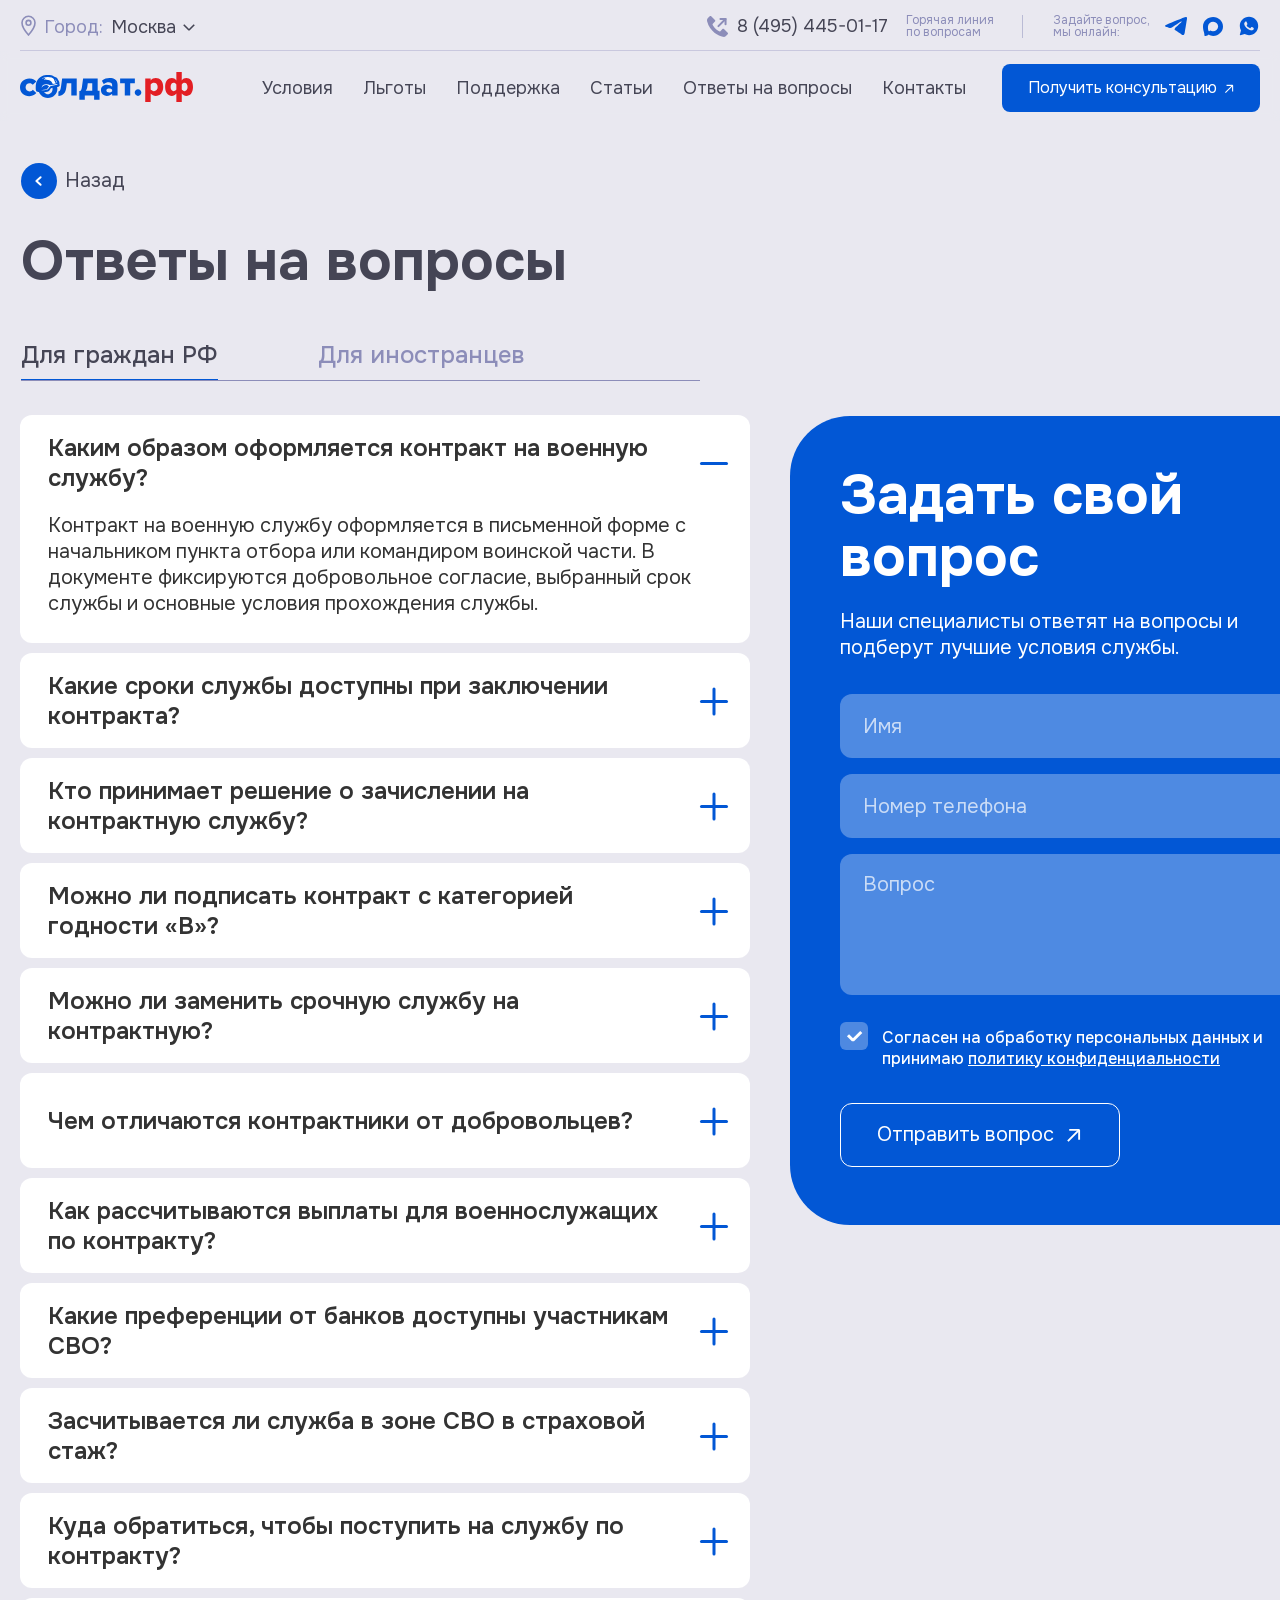
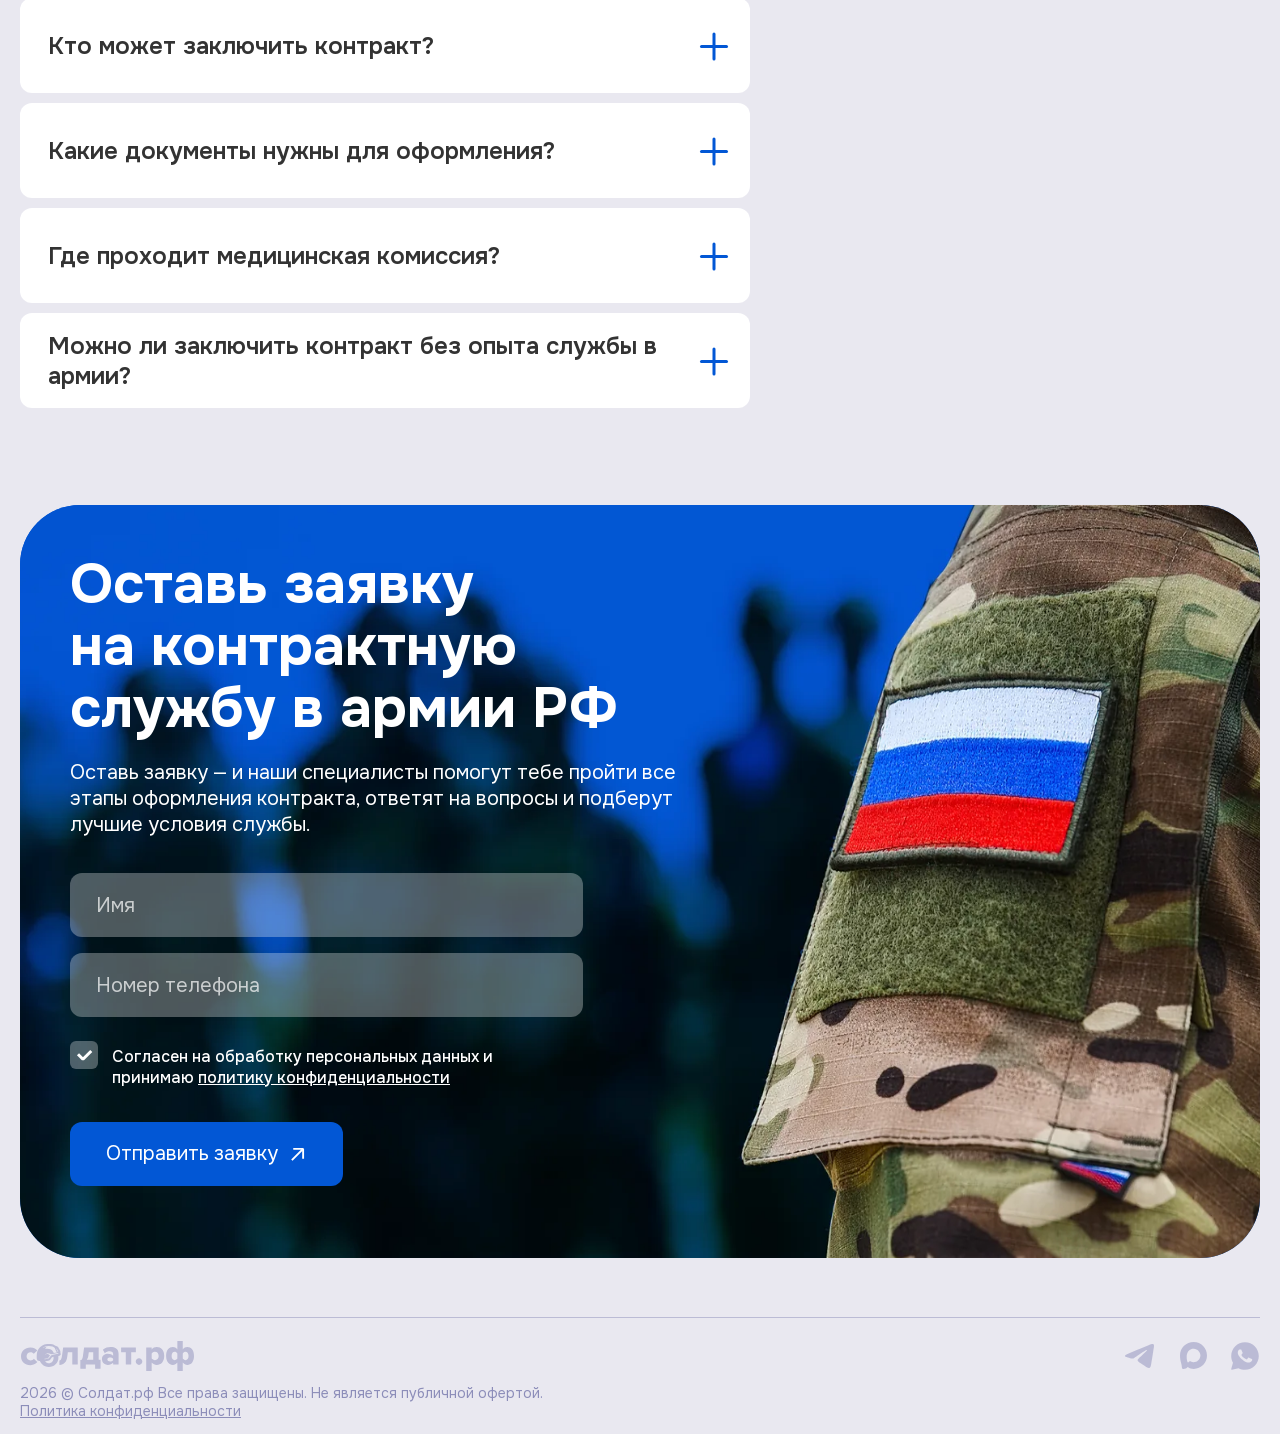
==== templates/soldat/otvety.html @ 2ddd6db7 "Update styles and bump version to 1.2.2" ====
<!DOCTYPE html>
<html lang="ru">

<head>
	<meta charset="utf-8">
	<meta name="viewport" content="width=device-width,initial-scale=1">
	<title>Ответы на вопросы — солдат.рф</title>
	<link rel="stylesheet" href="css/style.css?ver=1.2.2">
	<link rel="stylesheet" href="css/sections.css?ver=1.2.2">
	<link rel="stylesheet" href="css/engine.css?ver=1.2.2">
</head>

<body class="is-inner">
	<header class="header">
		<!-- верхняя строка: город, телефон, мессенджеры (макет y 0…50) -->
		<div class="header__top">
			<div class="container ">
				<div class="header__top-inner">
					<div class="city">
						<button class="header__city" type="button" aria-label="Выбрать город" aria-haspopup="listbox"
							aria-expanded="false">
							<svg class="header__city-pin" viewBox="0 0 15 21" fill="none" aria-hidden="true">
								<path d="M7.5 20s6.5-7.2 6.5-12.2A6.5 6.5 0 0 0 1 7.8C1 12.8 7.5 20 7.5 20Z"
									stroke="currentColor" stroke-width="1.6" />
								<circle cx="7.5" cy="7.8" r="2.4" stroke="currentColor" stroke-width="1.6" />
							</svg>
							<span class="header__city-label">Город:</span>
							<span class="header__city-value">Москва</span>
							<svg class="header__city-caret" viewBox="0 0 18 18" fill="none" aria-hidden="true">
								<path d="M7.71 3.75 12.96 9l-5.25 5.25" stroke="currentColor" stroke-width="1.6"
									stroke-linejoin="bevel" />
							</svg>
						</button>
					</div>

					<div class="header__contacts">
						<a class="header__phone" href="tel:+74954450117">
							<img class="header__phone-icon"
								src="[data-uri]"
								data-lazy-src="./images/icon-phone-out.svg" alt="" width="21" height="21"
								decoding="async" loading="lazy">
							<span>8 (495) 445-01-17</span>
						</a>
						<p class="header__hint">Горячая линия <br>по вопросам</p>
						<span class="header__divider" aria-hidden="true"></span>
						<p class="header__hint">Задайте вопрос, <br>мы онлайн:</p>
						<ul class="header__messengers">
							<li><a href="https://t.me/" aria-label="Telegram"><img
										src="[data-uri]"
										data-lazy-src="./images/c316a0f5f6f66f80438b3f3d045975ec59203071.svg" alt=""
										width="22" height="18" decoding="async" loading="lazy"></a></li>
							<li><a href="https://max.ru/" aria-label="MAX"><img
										src="[data-uri]"
										data-lazy-src="./images/bb4bc44beae62cee7f05affb58ad7de114456bb1.svg" alt=""
										width="20" height="19" decoding="async" loading="lazy"></a></li>
							<li><a href="https://wa.me/74954450117" aria-label="WhatsApp"><img
										src="[data-uri]"
										data-lazy-src="./images/9188d41760be46f8c69424d90dbc6fed9bbf5bc5.svg" alt=""
										width="20" height="20" decoding="async" loading="lazy"></a></li>
						</ul>
					</div>
				</div>
			</div>
		</div>

		<!-- панель навигации (макет y 51…121, полупрозрачная с размытием) -->
		<div class="header__bar">
			<div class="container header__bar-inner">
				<a class="header__logo" href="./" aria-label="солдат.рф — на главную">
					<img src="[data-uri]"
						data-lazy-src="./images/701d6379446ea0530b8df274333ef4977ff983af.svg" alt="солдат.рф"
						width="173" height="30" decoding="async" loading="lazy">
				</a>

				<nav class="header__nav" id="site-nav" aria-label="Основная навигация">
					<!-- город и кнопка показываются только в мобильном меню -->
					<div class="city city--nav">
						<button class="header__nav-city" type="button" aria-label="Выбрать город"
							aria-haspopup="listbox" aria-expanded="false">
							<svg class="header__city-pin" viewBox="0 0 15 21" fill="none" aria-hidden="true">
								<path d="M7.5 20s6.5-7.2 6.5-12.2A6.5 6.5 0 0 0 1 7.8C1 12.8 7.5 20 7.5 20Z"
									stroke="currentColor" stroke-width="1.6" />
								<circle cx="7.5" cy="7.8" r="2.4" stroke="currentColor" stroke-width="1.6" />
							</svg>
							<span class="header__city-label">Город:</span>
							<span class="header__city-value">Москва</span>
							<svg class="header__city-caret" viewBox="0 0 18 18" fill="none" aria-hidden="true">
								<path d="M7.71 3.75 12.96 9l-5.25 5.25" stroke="currentColor" stroke-width="1.6"
									stroke-linejoin="bevel" />
							</svg>
						</button>
					</div>

					<a class="btn btn--sm header__nav-cta" href="#contact">
						Получить консультацию
						<span class="btn__arrow">
							<svg class="icon-arrow-ne" viewBox="0 0 12 12" fill="none" aria-hidden="true">
								<path d="M1.65 10.35 10.35 1.65" stroke="currentColor" stroke-width="1.3"
									stroke-linejoin="round" />
								<path d="M3.05 1.65h7.3v7.3" stroke="currentColor" stroke-width="1.3"
									stroke-linejoin="bevel" />
							</svg>
						</span>
					</a>

					<ul class="header__menu">
						<li><a href="./#terms">Условия</a></li>
						<li><a href="./#benefits">Льготы</a></li>
						<li><a href="./#support">Поддержка</a></li>
						<li><a href="./stati.html">Статьи</a></li>
						<li><a href="./otvety.html">Ответы на вопросы</a></li>
						<li><a href="./#contact">Контакты</a></li>
					</ul>
				</nav>

				<a class="btn btn--sm header__cta" href="#contact">
					Получить консультацию
					<span class="btn__arrow">
						<svg class="icon-arrow-ne" viewBox="0 0 12 12" fill="none" aria-hidden="true">
							<path d="M1.65 10.35 10.35 1.65" stroke="currentColor" stroke-width="1.3"
								stroke-linejoin="round" />
							<path d="M3.05 1.65h7.3v7.3" stroke="currentColor" stroke-width="1.3"
								stroke-linejoin="bevel" />
						</svg>
					</span>
				</a>

				<button class="header__burger" type="button" aria-controls="site-nav" aria-expanded="false"
					aria-label="Меню">
					<span class="header__burger-lines" aria-hidden="true"><span></span><span></span><span></span></span>
				</button>
			</div>
		</div>
	</header>

	<section class="faq" aria-labelledby="faq-title">
		<div class="container">
			<a class="back back--solid" href="./">
				<span class="back__icon" aria-hidden="true">
					<svg viewBox="0 0 12 12" fill="none" aria-hidden="true">
						<path d="M7.6 2.2 3.4 6l4.2 3.8" stroke="#fff" stroke-width="2" stroke-linecap="round"
							stroke-linejoin="round" />
					</svg>
				</span>
				Назад
			</a>

			<h1 class="faq__title" id="faq-title">Ответы на вопросы</h1>

			<div class="faq__tabs">
				<button class="list__tab" type="button" aria-current="true" aria-controls="faq-list-ru">Для граждан
					РФ</button>
				<button class="list__tab" type="button" aria-controls="faq-list-foreign">Для иностранцев</button>
			</div>

			<div class="faq__layout">
				<!-- Ответы на вопросы 2–14 — демо-текст для вёрстки: в макете раскрыт только первый. -->
				<ul class="faq__list" id="faq-list-ru">
					<li class="faq__item is-open">
						<h3 class="faq__q">
							<button class="faq__btn" type="button" aria-controls="faq-a-0" aria-expanded="true">
								<span>Каким образом оформляется контракт на военную службу?</span>
								<span class="faq__sign" aria-hidden="true"></span>
							</button>
						</h3>
						<div class="faq__a" id="faq-a-0">
							<p>Контракт на военную службу оформляется в письменной форме с начальником пункта отбора или
								командиром воинской части. В документе фиксируются добровольное согласие, выбранный срок
								службы и основные условия прохождения службы.</p>
						</div>
					</li>
					<li class="faq__item">
						<h3 class="faq__q">
							<button class="faq__btn" type="button" aria-controls="faq-a-1" aria-expanded="false">
								<span>Какие сроки службы доступны при заключении контракта?</span>
								<span class="faq__sign" aria-hidden="true"></span>
							</button>
						</h3>
						<div class="faq__a" id="faq-a-1" hidden>
							<p>Контракт можно заключить на 1, 3 или 5 лет. Срок выбирается кандидатом при оформлении и
								фиксируется в документе.</p>
						</div>
					</li>
					<li class="faq__item">
						<h3 class="faq__q">
							<button class="faq__btn" type="button" aria-controls="faq-a-2" aria-expanded="false">
								<span>Кто принимает решение о зачислении на контрактную службу?</span>
								<span class="faq__sign" aria-hidden="true"></span>
							</button>
						</h3>
						<div class="faq__a" id="faq-a-2" hidden>
							<p>Решение принимает командование воинской части на основании заключения военно-врачебной
								комиссии и результатов профессионального отбора.</p>
						</div>
					</li>
					<li class="faq__item">
						<h3 class="faq__q">
							<button class="faq__btn" type="button" aria-controls="faq-a-3" aria-expanded="false">
								<span>Можно ли подписать контракт с категорией годности «В»?</span>
								<span class="faq__sign" aria-hidden="true"></span>
							</button>
						</h3>
						<div class="faq__a" id="faq-a-3" hidden>
							<p>Категория «В» рассматривается индивидуально: итог зависит от заключения военно-врачебной
								комиссии и выбранной воинской должности.</p>
						</div>
					</li>
					<li class="faq__item">
						<h3 class="faq__q">
							<button class="faq__btn" type="button" aria-controls="faq-a-4" aria-expanded="false">
								<span>Можно ли заменить срочную службу на контрактную?</span>
								<span class="faq__sign" aria-hidden="true"></span>
							</button>
						</h3>
						<div class="faq__a" id="faq-a-4" hidden>
							<p>Да, после определённого срока срочной службы военнослужащий может подать рапорт и перейти
								на службу по контракту.</p>
						</div>
					</li>
					<li class="faq__item">
						<h3 class="faq__q">
							<button class="faq__btn" type="button" aria-controls="faq-a-5" aria-expanded="false">
								<span>Чем отличаются контрактники от добровольцев?</span>
								<span class="faq__sign" aria-hidden="true"></span>
							</button>
						</h3>
						<div class="faq__a" id="faq-a-5" hidden>
							<p>Контрактник проходит службу на постоянной основе по контракту с Минобороны, доброволец
								привлекается на ограниченный срок в составе добровольческого формирования.</p>
						</div>
					</li>
					<li class="faq__item">
						<h3 class="faq__q">
							<button class="faq__btn" type="button" aria-controls="faq-a-6" aria-expanded="false">
								<span>Как рассчитываются выплаты для военнослужащих по контракту?</span>
								<span class="faq__sign" aria-hidden="true"></span>
							</button>
						</h3>
						<div class="faq__a" id="faq-a-6" hidden>
							<p>Итоговая сумма складывается из оклада по должности и званию, надбавок за выслугу и
								квалификацию, региональных и боевых выплат.</p>
						</div>
					</li>
					<li class="faq__item">
						<h3 class="faq__q">
							<button class="faq__btn" type="button" aria-controls="faq-a-7" aria-expanded="false">
								<span>Какие преференции от банков доступны участникам СВО?</span>
								<span class="faq__sign" aria-hidden="true"></span>
							</button>
						</h3>
						<div class="faq__a" id="faq-a-7" hidden>
							<p>Банки предлагают кредитные каникулы, льготные ставки по ипотеке, списание части
								задолженности и бесплатное обслуживание карт.</p>
						</div>
					</li>
					<li class="faq__item">
						<h3 class="faq__q">
							<button class="faq__btn" type="button" aria-controls="faq-a-8" aria-expanded="false">
								<span>Засчитывается ли служба в зоне СВО в страховой стаж?</span>
								<span class="faq__sign" aria-hidden="true"></span>
							</button>
						</h3>
						<div class="faq__a" id="faq-a-8" hidden>
							<p>Да, период службы засчитывается в страховой стаж, а участие в боевых действиях
								учитывается в льготном исчислении.</p>
						</div>
					</li>
					<li class="faq__item">
						<h3 class="faq__q">
							<button class="faq__btn" type="button" aria-controls="faq-a-9" aria-expanded="false">
								<span>Куда обратиться, чтобы поступить на службу по контракту?</span>
								<span class="faq__sign" aria-hidden="true"></span>
							</button>
						</h3>
						<div class="faq__a" id="faq-a-9" hidden>
							<p>В пункт отбора на военную службу по контракту в вашем регионе либо через заявку на сайте
								— специалист подскажет ближайший пункт.</p>
						</div>
					</li>
					<li class="faq__item">
						<h3 class="faq__q">
							<button class="faq__btn" type="button" aria-controls="faq-a-10" aria-expanded="false">
								<span>Кто может заключить контракт?</span>
								<span class="faq__sign" aria-hidden="true"></span>
							</button>
						</h3>
						<div class="faq__a" id="faq-a-10" hidden>
							<p>Мужчины от 18 до 65 лет без серьёзных судимостей и инвалидности, граждане РФ и
								иностранные граждане, с опытом службы и без него.</p>
						</div>
					</li>
					<li class="faq__item">
						<h3 class="faq__q">
							<button class="faq__btn" type="button" aria-controls="faq-a-11" aria-expanded="false">
								<span>Какие документы нужны для оформления?</span>
								<span class="faq__sign" aria-hidden="true"></span>
							</button>
						</h3>
						<div class="faq__a" id="faq-a-11" hidden>
							<p>Паспорт, военный билет или приписное свидетельство, документы об образовании, ИНН, СНИЛС
								и свидетельства о семейном положении.</p>
						</div>
					</li>
					<li class="faq__item">
						<h3 class="faq__q">
							<button class="faq__btn" type="button" aria-controls="faq-a-12" aria-expanded="false">
								<span>Где проходит медицинская комиссия?</span>
								<span class="faq__sign" aria-hidden="true"></span>
							</button>
						</h3>
						<div class="faq__a" id="faq-a-12" hidden>
							<p>Военно-врачебная комиссия проходит на пункте отбора или в военном госпитале по месту
								оформления контракта.</p>
						</div>
					</li>
					<li class="faq__item">
						<h3 class="faq__q">
							<button class="faq__btn" type="button" aria-controls="faq-a-13" aria-expanded="false">
								<span>Можно ли заключить контракт без опыта службы в армии?</span>
								<span class="faq__sign" aria-hidden="true"></span>
							</button>
						</h3>
						<div class="faq__a" id="faq-a-13" hidden>
							<p>Да. Кандидаты без опыта проходят профессиональную подготовку продолжительностью от 2
								недель до 3 месяцев перед началом службы.</p>
						</div>
					</li>
				</ul>

				<!-- Вкладка «Для иностранцев»: тексты демонстрационные, требуют согласования с клиентом. -->
				<ul class="faq__list" id="faq-list-foreign" hidden>
					<li class="faq__item is-open">
						<h3 class="faq__q">
							<button class="faq__btn" type="button" aria-controls="faq-f-0" aria-expanded="true">
								<span>Могут ли иностранные граждане служить по контракту в армии РФ?</span>
								<span class="faq__sign" aria-hidden="true"></span>
							</button>
						</h3>
						<div class="faq__a" id="faq-f-0">
							<p>Да. Иностранные граждане, законно находящиеся на территории России, вправе заключить
								контракт о прохождении военной службы. Условия и порядок отбора уточняются в пункте
								отбора по месту обращения.</p>
						</div>
					</li>
					<li class="faq__item">
						<h3 class="faq__q">
							<button class="faq__btn" type="button" aria-controls="faq-f-1" aria-expanded="false">
								<span>Какие документы нужны иностранному гражданину?</span>
								<span class="faq__sign" aria-hidden="true"></span>
							</button>
						</h3>
						<div class="faq__a" id="faq-f-1" hidden>
							<p>Паспорт иностранного гражданина с нотариально заверенным переводом, документ,
								подтверждающий законное нахождение в России, миграционная карта, сведения об образовании
								и медицинские документы. Точный список подтвердят в пункте отбора.</p>
						</div>
					</li>
					<li class="faq__item">
						<h3 class="faq__q">
							<button class="faq__btn" type="button" aria-controls="faq-f-2" aria-expanded="false">
								<span>Нужно ли владеть русским языком?</span>
								<span class="faq__sign" aria-hidden="true"></span>
							</button>
						</h3>
						<div class="faq__a" id="faq-f-2" hidden>
							<p>Да. Требуется владение русским языком на уровне, достаточном для понимания приказов,
								документов и общения в подразделении.</p>
						</div>
					</li>
					<li class="faq__item">
						<h3 class="faq__q">
							<button class="faq__btn" type="button" aria-controls="faq-f-3" aria-expanded="false">
								<span>Нужен ли вид на жительство или РВП?</span>
								<span class="faq__sign" aria-hidden="true"></span>
							</button>
						</h3>
						<div class="faq__a" id="faq-f-3" hidden>
							<p>Достаточно законного нахождения на территории России. Вид на жительство не является
								обязательным условием, но упрощает оформление документов.</p>
						</div>
					</li>
					<li class="faq__item">
						<h3 class="faq__q">
							<button class="faq__btn" type="button" aria-controls="faq-f-4" aria-expanded="false">
								<span>Можно ли получить гражданство РФ после службы по контракту?</span>
								<span class="faq__sign" aria-hidden="true"></span>
							</button>
						</h3>
						<div class="faq__a" id="faq-f-4" hidden>
							<p>Для иностранных граждан, проходящих военную службу по контракту, предусмотрен упрощённый
								порядок приёма в гражданство Российской Федерации. Условия уточняются при оформлении.
							</p>
						</div>
					</li>
					<li class="faq__item">
						<h3 class="faq__q">
							<button class="faq__btn" type="button" aria-controls="faq-f-5" aria-expanded="false">
								<span>На какой срок заключается контракт с иностранным гражданином?</span>
								<span class="faq__sign" aria-hidden="true"></span>
							</button>
						</h3>
						<div class="faq__a" id="faq-f-5" hidden>
							<p>Первый контракт заключается на срок от одного года. Дальнейшие сроки обсуждаются при
								продлении контракта.</p>
						</div>
					</li>
					<li class="faq__item">
						<h3 class="faq__q">
							<button class="faq__btn" type="button" aria-controls="faq-f-6" aria-expanded="false">
								<span>Отличаются ли выплаты от выплат граждан РФ?</span>
								<span class="faq__sign" aria-hidden="true"></span>
							</button>
						</h3>
						<div class="faq__a" id="faq-f-6" hidden>
							<p>Денежное довольствие, единовременные и боевые выплаты начисляются на общих основаниях —
								так же, как военнослужащим-гражданам России.</p>
						</div>
					</li>
					<li class="faq__item">
						<h3 class="faq__q">
							<button class="faq__btn" type="button" aria-controls="faq-f-7" aria-expanded="false">
								<span>Куда обращаться иностранному гражданину?</span>
								<span class="faq__sign" aria-hidden="true"></span>
							</button>
						</h3>
						<div class="faq__a" id="faq-f-7" hidden>
							<p>В любой пункт отбора на военную службу по контракту. Оставьте заявку на сайте —
								специалист подберёт ближайший пункт и подскажет, какие документы взять с собой.</p>
						</div>
					</li>
				</ul>

				<aside class="ask">
					<h2 class="ask__title">Задать свой вопрос</h2>
					<p class="ask__lead">Наши специалисты ответят на вопросы и подберут лучшие условия службы.</p>

					<!-- TODO: указать обработчик формы (action) -->
					<form class="ask__form" action="" method="post">
						<label class="visually-hidden" for="ask-name">Имя</label>
						<input class="ask__input" id="ask-name" name="name" type="text" placeholder="Имя" required>

						<label class="visually-hidden" for="ask-phone">Номер телефона</label>
						<input class="ask__input" id="ask-phone" name="phone" type="tel" placeholder="Номер телефона"
							required>

						<label class="visually-hidden" for="ask-text">Вопрос</label>
						<textarea class="ask__input ask__input--area" id="ask-text" name="question"
							placeholder="Вопрос"></textarea>

						<label class="ask__consent">
							<input class="contact__check" type="checkbox" name="agree" checked required>
							<span class="contact__check-box" aria-hidden="true"></span>
							<span class="contact__consent-text">Согласен на обработку персональных данных и <br>принимаю
								<a href="https://xn--80ahulok.xn--p1ai/policy.html" target="_blank"
									rel="noopener">политику конфиденциальности</a></span>
						</label>

						<button class="btn btn--lg ask__submit" type="submit">
							Отправить вопрос
							<span class="btn__arrow">
								<svg class="icon-arrow-ne" viewBox="0 0 16 16" fill="none" aria-hidden="true">
									<path d="M2 14 14 2" stroke="currentColor" stroke-width="2"
										stroke-linejoin="round" />
									<path d="M3.46 2H14v10.54" stroke="currentColor" stroke-width="2"
										stroke-linejoin="bevel" />
								</svg>
							</span>
						</button>
					</form>
				</aside>
			</div>
		</div>
	</section>

	<section class="contact" id="contact" aria-labelledby="contact-title">
		<div class="container">
			<div class="contact__panel">
				<img class="contact__photo"
					src="[data-uri]"
					data-lazy-src="./images/7adf34a019bd1bb1af7dd8da1f9e260bf182c79d.webp" alt="" width="1800"
					height="823" decoding="async" loading="lazy">

				<div class="contact__body">
					<h2 class="contact__title" id="contact-title">Оставь заявку <br>на контрактную <br>службу в армии РФ
					</h2>
					<p class="contact__lead">Оставь заявку — и наши специалисты помогут тебе пройти все этапы оформления
						контракта, ответят на вопросы и подберут лучшие условия службы.</p>
				</div>

				<!-- TODO: указать обработчик формы (action) -->
				<form class="contact__form" action="" method="post">
					<label class="visually-hidden" for="contact-name">Имя</label>
					<input class="contact__input" id="contact-name" name="name" type="text" placeholder="Имя" required>

					<label class="visually-hidden" for="contact-phone">Номер телефона</label>
					<input class="contact__input" id="contact-phone" name="phone" type="tel"
						placeholder="Номер телефона" required>

					<label class="contact__consent">
						<input class="contact__check" type="checkbox" name="agree" checked required>
						<span class="contact__check-box" aria-hidden="true"></span>
						<span class="contact__consent-text">Согласен на обработку персональных данных и <br>принимаю <a
								href="https://xn--80ahulok.xn--p1ai/policy.html" target="_blank" rel="noopener">политику
								конфиденциальности</a></span>
					</label>

					<button class="btn btn--lg contact__submit" type="submit">
						Отправить заявку
						<span class="btn__arrow">
							<svg class="icon-arrow-ne" viewBox="0 0 16 16" fill="none" aria-hidden="true">
								<path d="M2 14 14 2" stroke="currentColor" stroke-width="2" stroke-linejoin="round" />
								<path d="M3.46 2H14v10.54" stroke="currentColor" stroke-width="2"
									stroke-linejoin="bevel" />
							</svg>
						</span>
					</button>
				</form>
			</div>
		</div>
	</section>

	<footer class="footer">
		<div class="container ">
			<div class="footer__inner">
				<a class="footer__logo" href="./" aria-label="солдат.рф — на главную">
					<img src="[data-uri]"
						data-lazy-src="./images/e11e938b761fbff026f2e1fc125893e81aef3faa.svg" alt="солдат.рф"
						width="173" height="30" decoding="async" loading="lazy">
				</a>

				<p class="footer__copy">
					2026 © Солдат.рф Все права защищены. Не является публичной офертой.
					<a href="https://xn--80ahulok.xn--p1ai/policy.html" target="_blank" rel="noopener">Политика
						конфиденциальности</a>
				</p>

				<ul class="footer__messengers">
					<li class="footer__messenger footer__messenger--tg">
						<a href="https://t.me/" aria-label="Telegram"><span class="footer__icon"
								aria-hidden="true"></span></a>
					</li>
					<li class="footer__messenger footer__messenger--max">
						<a href="https://max.ru/" aria-label="MAX"><span class="footer__icon"
								aria-hidden="true"></span></a>
					</li>
					<li class="footer__messenger footer__messenger--wa">
						<a href="https://wa.me/74954450117" aria-label="WhatsApp"><span class="footer__icon"
								aria-hidden="true"></span></a>
					</li>
				</ul>
			</div>

		</div>
	</footer>

	<script src="js/main.js?ver=1.2.2" defer></script>
</body>

</html>
---- templates/soldat/css/style.css ----
@import url('fonts.css');

/* ==========================================================================
   солдат.рф — токены дизайна
   Макет: Figma «солдат.рф», десктоп 1600 (нода 570:5644), мобильный 370 (1057:3333)
   Сетка: кадр 1600, контент 100…1500 → контейнер 1400 + поля по 100
   ========================================================================== */
:root{
	--blue:#0257d5;
	--blue-dark:#0148ae;
	--red:#e31e24;
	--ink:#454555;          /* заголовки */
	--text:#333;            /* основной текст */
	--muted:#8c8db9;        /* подписи в верхней строке */
	--bg:#e9e8f0;           /* фон страницы */
	--white:#fff;

	--font-body:'Onest','Segoe UI',system-ui,-apple-system,'Helvetica Neue',Arial,sans-serif;

	--container:1440px;     /* 1400 контента + 2×20 поля */
	--r-sm:8px;
	--r-md:12px;
	--r-lg:24px;
	--r-xl:40px;
	--r-card:60px;
	--r-pill:999px;
}

/* ==========================================================================
   База
   ========================================================================== */
*,*::before,*::after{box-sizing:border-box}

html{
	-webkit-text-size-adjust:100%;
	scroll-behavior:smooth;
	overflow-x:clip;
}

body{
	margin:0;
	background:var(--bg);
	font-family:var(--font-body);
	font-weight:400;
	font-size:18px;
	line-height:1.4;
	color:var(--text);
	-webkit-font-smoothing:antialiased;
	-moz-osx-font-smoothing:grayscale;
	overflow-x:clip;
}

img,svg,video{display:block;max-width:100%}
img{height:auto}

a{color:inherit;text-decoration:none}

button,input,textarea,select{font:inherit;color:inherit}
button{cursor:pointer}

h1,h2,h3,h4,p,ul,ol,figure,blockquote{margin:0}
ul,ol{padding:0;list-style:none}

:focus-visible{outline:2px solid var(--blue);outline-offset:3px}

.visually-hidden{
	position:absolute;width:1px;height:1px;
	margin:-1px;padding:0;border:0;
	clip:rect(0 0 0 0);clip-path:inset(50%);
	overflow:hidden;white-space:nowrap;
}

/* ==========================================================================
   Контейнер
   ========================================================================== */
/* Контейнер задан точной шириной из макета: 1400 контента + поля по 20.
   Абсолютно позиционированные дети секций отсчитываются от padding-box,
   поэтому поля обязаны быть именно padding'ом (в макете контент на x=100). */
.container{
	width:1440px;
	max-width:100%;
	margin-inline:auto;
	padding-inline:20px;
}

/* ==========================================================================
   Типографика секций
   ========================================================================== */
.section-title{
	margin:0;
	font-weight:700;
	font-size:50px;
	line-height:1.1;
	color:var(--ink);
}

/* ==========================================================================
   Кнопки
   ========================================================================== */
.btn{
	display:inline-flex;
	align-items:center;
	gap:10px;
	border:0;
	border-radius:var(--r-md);
	background:var(--blue);
	color:var(--white);
	font-size:20px;
	line-height:24px;
	text-align:left;
	transition:background-color .2s;
}
.btn:hover,.btn:focus-visible{background:var(--red)}

/* обводочные варианты кнопки из библиотеки макета (644:6901 / 644:6921) */
.btn--outline{background:transparent;box-shadow:inset 0 0 0 1px var(--blue)}
.btn--outline-white{background:transparent;box-shadow:inset 0 0 0 1px var(--white)}
.btn--outline:hover,.btn--outline:focus-visible,
.btn--outline-white:hover,.btn--outline-white:focus-visible{background:var(--red);box-shadow:none}
.btn--lg{padding:20px 36px}
.btn--sm{padding:12px 26px;border-radius:var(--r-sm);font-size:16px}

/* коробка стрелки повторяет макет: в кнопке она смещена вправо и на 1–2px ниже текста */
.btn__arrow{
	flex:0 0 19px;
	display:flex;
	align-items:center;
	justify-content:center;
	width:19px;height:15px;
	margin-block-start:2px;
}
.btn__arrow svg{width:15px;height:15px}
.btn--sm{gap:0}
.btn--sm .btn__arrow{
	flex-basis:17px;width:17px;height:10px;
	justify-content:flex-end;
	margin-block-start:1px;
}
.btn--sm .btn__arrow svg{width:10px;height:10px}

/* стрелка ↗ — общий инлайновый значок */
.icon-arrow-ne{display:block;width:100%;height:100%}
---- templates/soldat/css/sections.css ----
@import url('sections/header.css');
@import url('sections/hero.css');
@import url('sections/benefits.css');
@import url('sections/requirements.css');
@import url('sections/terms.css');
@import url('sections/cta.css');
@import url('sections/payments.css');
@import url('sections/family.css');
@import url('sections/support.css');
@import url('sections/steps.css');
@import url('sections/knowledge.css');
@import url('sections/articles.css');
@import url('sections/contact.css');
@import url('sections/footer.css');
@import url('sections/articles-page.css');
@import url('sections/article.css');
@import url('sections/faq-page.css');
@import url('sections/adaptive.css');
@import url('sections/mobile.css');
---- templates/soldat/css/engine.css ----
/* ==========================================================================
   engine.css — служебные стили DataLife Engine.
   Только то, что рисует движок: хлебные крошки, системные сообщения,
   пагинация, формы, содержимое {full-story} и {info}.
   Классы секций шаблона здесь не переопределяются.
   ========================================================================== */

/* --- Внутренние страницы (static, поиск, профиль и т.п.) --- */
.page--inner{padding-block:60px 100px}
.inner{max-width:920px;margin-inline:auto}
.inner h1,.inner h2{margin-block:1em .4em;font-weight:700;font-size:30px;line-height:1.2;color:var(--ink)}
.inner h3{margin-block:1em .4em;font-weight:600;font-size:24px;color:var(--ink)}
.inner p{margin-block-end:1em;font-size:20px;line-height:1.3}
.inner ul,.inner ol{margin-block-end:1em;padding-inline-start:30px;list-style:disc}
.inner ol{list-style:decimal}
.inner li{margin-block-end:.4em;font-size:20px;line-height:1.3}
.inner a{color:var(--blue);text-decoration:underline}
.inner img{max-width:100%;height:auto;border-radius:var(--r-lg)}

/* --- Хлебные крошки --- */
.speedbar{margin-block-end:24px;font-size:14px;color:var(--muted)}
.speedbar a{color:var(--blue)}

/* --- Системные сообщения --- */
.berrors,.wsuccess,.winfo{
	margin-block-end:24px;
	padding:16px 20px;
	border-radius:var(--r-md);
	border-inline-start:4px solid;
	background:var(--white);
	font-size:16px;
	line-height:1.4;
}
.berrors{border-color:var(--red)}
.wsuccess{border-color:#1f9d55}
.winfo{border-color:var(--blue)}

/* --- Пагинация --- */
.pagi-nav{display:flex;flex-wrap:wrap;gap:8px;margin-block-start:32px}
.pagi-nav span,.pagi-nav a{
	display:grid;place-items:center;
	min-width:44px;height:44px;padding-inline:10px;
	border-radius:var(--r-sm);
	background:var(--white);
	font-size:16px;color:var(--ink);
}
.pagi-nav a:hover{background:var(--blue);color:var(--white)}
.pagi-nav span.pnext{background:var(--blue);color:var(--white)}

/* --- Поля форм движка --- */
.dle-input,.form-control,input[type="text"].dle-input,textarea.dle-input{
	width:100%;
	padding:12px 16px;
	border:1px solid rgba(140,141,185,.5);
	border-radius:var(--r-md);
	background:var(--white);
	font-size:16px;
}

/* --- Оформление содержимого {full-story}: подхватывает типографику статьи --- */
.post__body table{width:100%;border-collapse:collapse;margin-block:20px}
.post__body th,.post__body td{padding:12px 16px;border:1px solid #e9e8f0;text-align:left}
.post__body img{max-width:100%;height:auto;border-radius:var(--r-lg);margin-block:20px}
.post__body blockquote{
	margin:20px 0;padding-inline-start:24px;
	border-inline-start:4px solid var(--blue);
	color:var(--ink);
}
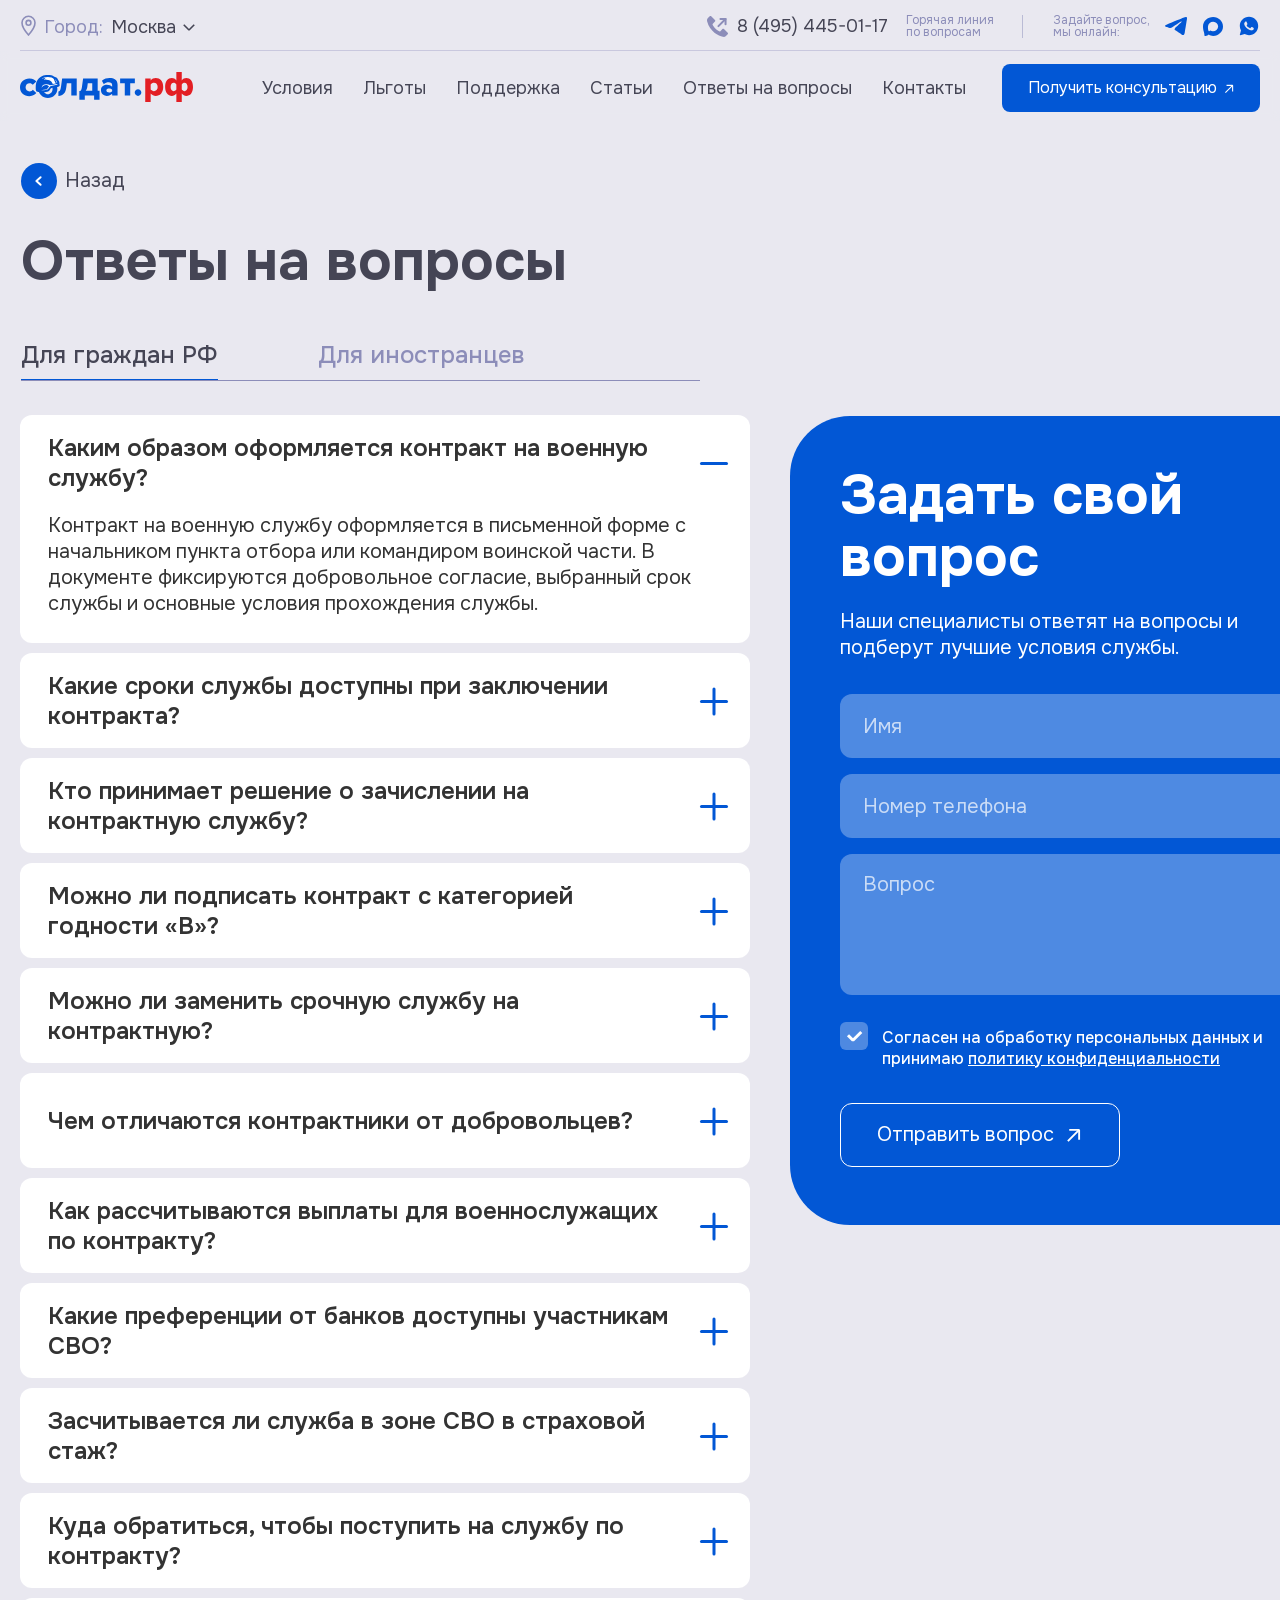
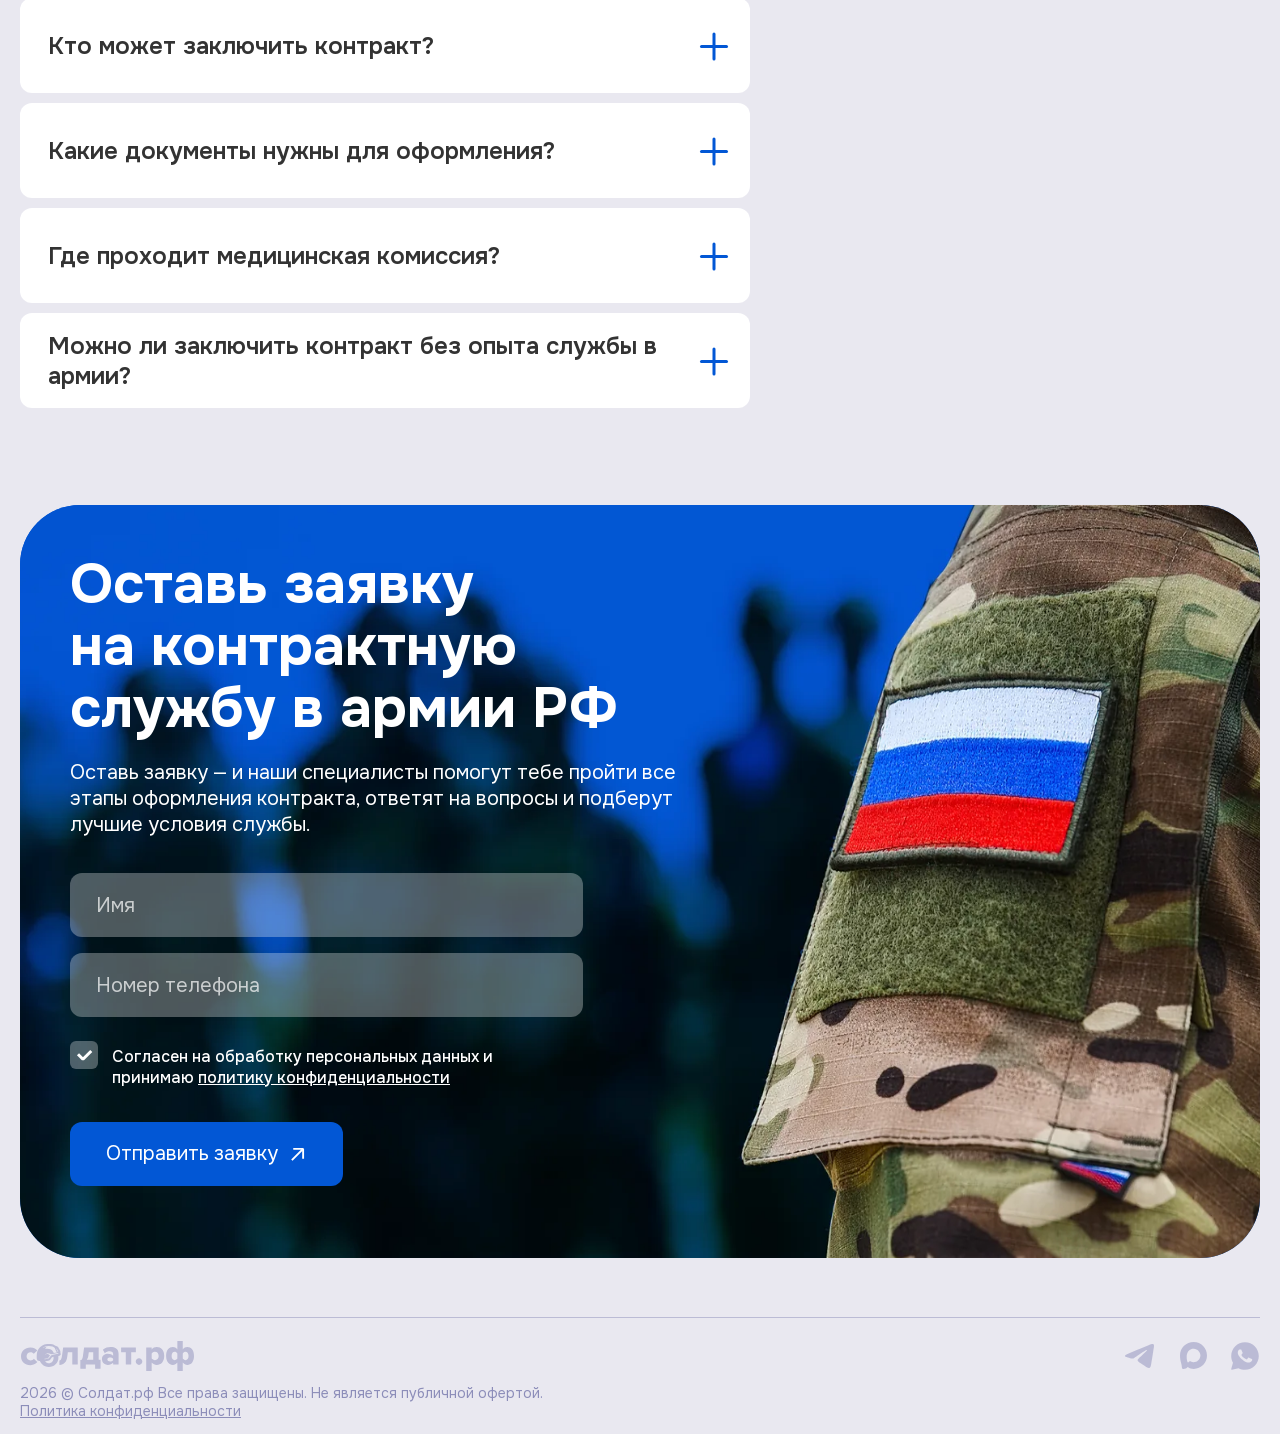
==== commit fd475c8b: "Update styles and bump version to 1.2.2aaaa" ====
--- a/templates/soldat/otvety.html
+++ b/templates/soldat/otvety.html
@@ -67,9 +67,8 @@
 		<div class="header__bar">
 			<div class="container header__bar-inner">
 				<a class="header__logo" href="./" aria-label="солдат.рф — на главную">
-					<img src="[data-uri]"
-						data-lazy-src="./images/701d6379446ea0530b8df274333ef4977ff983af.svg" alt="солдат.рф"
-						width="173" height="30" decoding="async" loading="lazy">
+					<img src="./images/_2778529819888.svg" alt="солдат.рф" width="173" height="30" decoding="async"
+						loading="lazy">
 				</a>
 
 				<nav class="header__nav" id="site-nav" aria-label="Основная навигация">
